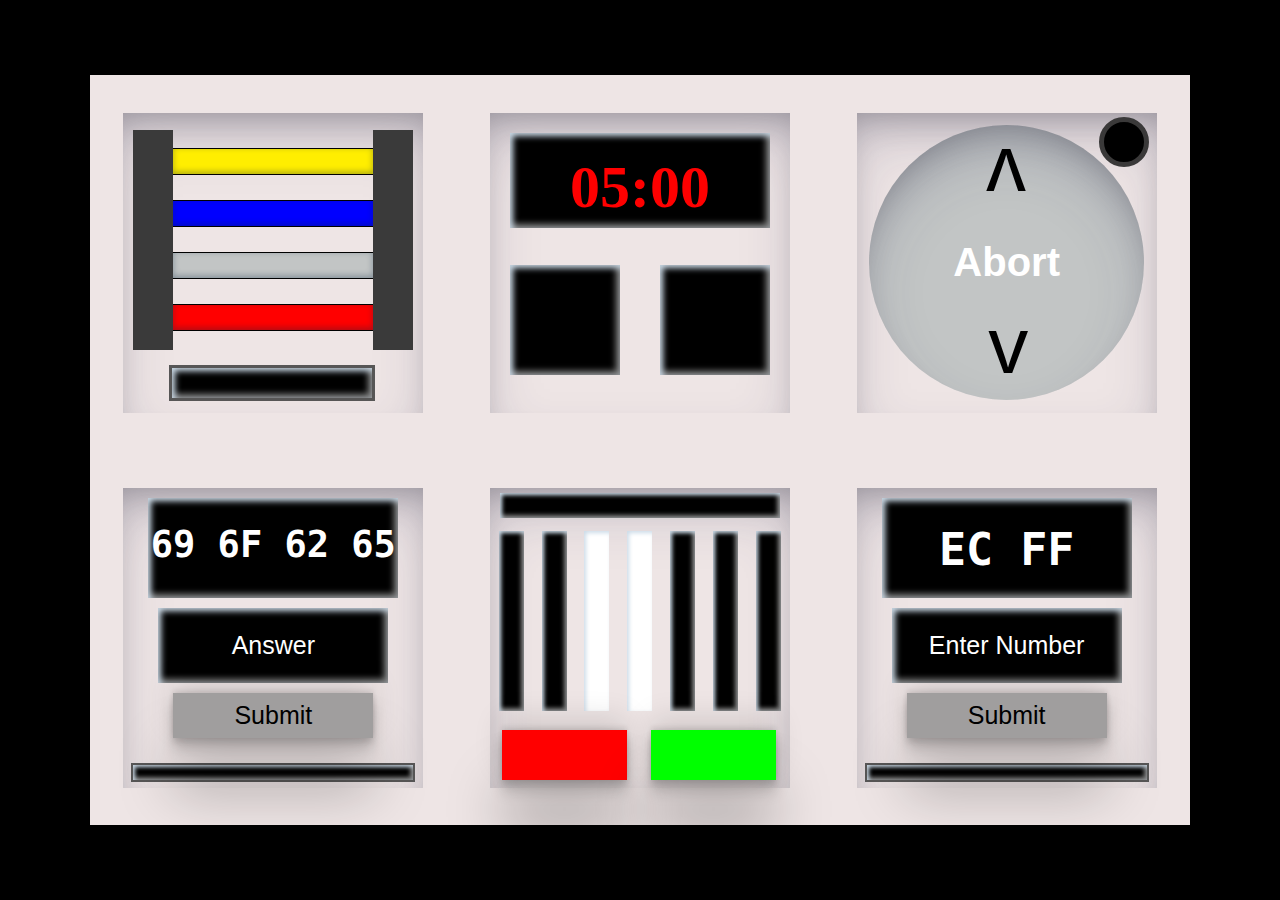
==== bomb.html @ 147a1aee "Fixed timer and added main page" ====
<!DOCTYPE html>
<html lang="en">
<head>
    <meta charset="UTF-8">
    <meta http-equiv="X-UA-Compatible" content="IE=edge">
    <meta name="viewport" content="width=device-width, initial-scale=1.0">
    <link rel="stylesheet" media="screen" href="https://fontlibrary.org//face/segment7" type="text/css"/>
    <link rel="stylesheet" href="./assets/css/style.css">
    <title>Bomb Defuser</title>
</head>
<body>

    <div id="bomb-grid">
        <div class="grid-box" id="grid1">
            <div class="wire-puzzle">
                <div class="wire-set">
                    <p class="wire" id="wire1"></p>
                    <p class="wire" id="wire2"></p>
                    <p class="wire" id="wire3"></p>
                    <p class="wire" id="wire4"></p>
                </div>
                <p id="wire-bar1"></p>
                <p id="wire-bar2"></p>
                <p class="correct-bar"></p>
            </div>
        </div>
        <div class="grid-box" id="timer-box">
            <div id="timer-set">
                <h2 id="clock"><span id="timer1">05:00</h2>
                <p id="strike1"></a>
                <p id="strike2"></a>
            </div>
        </div>
        <div class="grid-box" id="grid3">
            <div class="button-puzzle">
                <button class="" id="big-button">Detonate</button>
                <button class="arrow-button" id="up-arrow">v</button>
                <button class="arrow-button" id="down-arrow">v</button>
                <p class="correct-button"></p>
            </div>
        </div>
        <div class="grid-box" id="grid4">
            <div id="hex-set">
                <h3 id="hex-text-box"></h3>
                <input class="hex-input" type="text" placeholder="Answer">
                <button class="hex-button">Submit</button>
                <p class="hex-correct-bar"></p>
            </div>
        </div>
        <div class="grid-box" id="grid5">
            <div id="binary-set">
                <p id="binary-correct-bar"></p>
                <p class="binary-bar" id="binary-bar1"></p>
                <p class="binary-bar" id="binary-bar2"></p>
                <p class="binary-bar" id="binary-bar3"></p>
                <p class="binary-bar" id="binary-bar4"></p>
                <p class="binary-bar" id="binary-bar5"></p>
                <p class="binary-bar" id="binary-bar6"></p>
                <p class="binary-bar" id="binary-bar7"></p>
                <button class="binary-button" id="binary-button-red"></button>
                <button class="binary-button" id="binary-button-green"></button>
            </div>
        </div>
        <div class="grid-box" id="grid6">
            <div id="two-digit-set">
                <h3 id="mathText"></h3>
                <input class="two-digit-input" type="text" placeholder="Enter Number">
                <button class="two-digit-button">Submit</button>
                <p class="two-digit-correct-bar"></p>
            </div>
        </div>
    </div>
    <audio id="wrong-buzzer" src="./assets/audio/buzzer-wrong-answer.wav"></audio>
    <audio id="button-click" src="./assets/audio/Button-click-sound.wav"></audio>
    <script src="https://code.jquery.com/jquery-3.5.1.min.js" ></script>
    <script src="./assets/js/script.js"></script>
    
</body>
</html>
---- assets/css/style.css ----
* {
    margin: 0;
    padding: 0;
}

body{
    background-color: black;
}

button:hover{
    cursor: pointer;
}

#bomb-grid{
    display: flex;
    flex-direction: row;
    justify-content: space-evenly;
    flex-wrap: wrap;
    width: 1100px;
    height: 750px;
    background-color: rgb(238, 229, 229);
    position: absolute;
    top: 50%;
    left: 50%;
    -ms-transform: translate(-50%, -50%);
    transform: translate(-50%, -50%);
}

.grid-box{
    width: 300px;
    height: 300px;
    margin: auto;
    box-shadow: rgba(50, 50, 93, 0.25) 0px 30px 60px -12px inset, rgba(0, 0, 0, 0.3) 0px 18px 36px -18px inset;
}

#timer-set h2{
    background-color: black;
    /* border: 5px solid grey; */
    color: red;
    font-family: "Segment7Standard";
    margin: 20px;
    height: 75px;
    font-size: 60px;
    text-align: center;
    padding-top: 20px;
    box-shadow: rgb(204, 219, 232) 3px 3px 6px 0px inset, rgba(255, 255, 255, 0.5) -3px -3px 6px 1px inset;
}

#timer-set p{
    background-color: black;
    /* border: 2.5px solid grey; */
    width: 110px;
    height: 110px;
    color: red;
    font-size: 95px;
    text-align: center;
    box-shadow: rgb(204, 219, 232) 3px 3px 6px 0px inset, rgba(255, 255, 255, 0.5) -3px -3px 6px 1px inset;
}

#strike1{
    position: absolute;
    top: 190px;
    margin-left: 20px;
}

#strike2{
    position: absolute;
    top: 190px;
    margin-left: 170px;
}

.button-puzzle{
    width: 275px;
    height: 275px;
    margin: 12.5px;
}

#big-button{
    width: 100%;
    height: 100%;
    border-radius: 100%;
    border: none;
    box-shadow: rgba(50, 50, 93, 0.25) 0px 30px 60px -12px inset, rgba(0, 0, 0, 0.3) 0px 18px 36px -18px inset;
    font-size: 40px;
    font-weight: bold;
    color: white;
}

.red{
    background-color: red;
}

.white{
    background-color: rgb(194, 197, 197);
}

.blue{
    background-color: rgb(0, 119, 255);
}

.correct-button{
    width: 40px;
    height: 40px;
    border-radius: 100%;
    background-color: black;
    border: 5px solid rgb(58, 57, 57);
}

.button-puzzle .correct-button{
    position: relative;
    bottom: 375px;
    left: 230px;
}

.arrow-button{
    background-color: transparent;
    border: none;
    font-size: 80px;

}

#up-arrow{
    transform: rotate(180deg);
    position: relative;
    bottom: 270px;
    left: 117px;
}

#down-arrow{
    position: relative;
    bottom: 100px;
    left: 75px
}

.arrow-button:hover{
    cursor: pointer;
}

.wire-puzzle{
    width: 100%;
    height: 100%;
}

.wire-set{
    margin: 35px auto;
    height: 200px;
    width: 200px;
}

#wire-bar1{
    position: relative;
    bottom: 252.5px;
    left: 10px;
    width: 40px;
    height: 220px;
    background-color: rgb(58, 58, 58);
}

#wire-bar2{
    position: relative;
    bottom: 472.5px;
    left: 250px;
    width: 40px;
    height: 220px;
    background-color: rgb(58, 58, 58);
}

.wire-red{
    background-color: red;
}

.wire-yellow{
    background-color: rgb(255, 238, 0);
}

.wire-blue{
    background-color: blue;
}

.wire-green{
    background-color: green;
}

.wire-white{
    background-color: rgb(194, 197, 197);
}

/* .wire{
    width: 200px;
    height: 25px;
    margin: 25px 0;
    border-top: 1px solid black;
    border-bottom: 1px solid black;
    box-shadow: rgba(50, 50, 93, 0.25) 0px 50px 100px -20px, rgba(0, 0, 0, 0.3) 0px 30px 60px -30px, rgba(10, 37, 64, 0.35) 0px -2px 6px 0px inset;
} */

#wire1{
    width: 200px;
    height: 25px;
    margin: 25px 0;
    border-top: 1px solid black;
    border-bottom: 1px solid black;
    box-shadow: rgba(50, 50, 93, 0.25) 0px 50px 100px -20px, rgba(0, 0, 0, 0.3) 0px 30px 60px -30px, rgba(10, 37, 64, 0.35) 0px -2px 6px 0px inset;
}

#wire2{
    width: 200px;
    height: 25px;
    margin: 25px 0;
    border-top: 1px solid black;
    border-bottom: 1px solid black;
    box-shadow: rgba(50, 50, 93, 0.25) 0px 50px 100px -20px, rgba(0, 0, 0, 0.3) 0px 30px 60px -30px, rgba(10, 37, 64, 0.35) 0px -2px 6px 0px inset;
}

#wire3{
    width: 200px;
    height: 25px;
    margin: 25px 0;
    border-top: 1px solid black;
    border-bottom: 1px solid black;
    box-shadow: rgba(50, 50, 93, 0.25) 0px 50px 100px -20px, rgba(0, 0, 0, 0.3) 0px 30px 60px -30px, rgba(10, 37, 64, 0.35) 0px -2px 6px 0px inset;
}

#wire4{
    width: 200px;
    height: 25px;
    margin: 25px 0;
    border-top: 1px solid black;
    border-bottom: 1px solid black;
    box-shadow: rgba(50, 50, 93, 0.25) 0px 50px 100px -20px, rgba(0, 0, 0, 0.3) 0px 30px 60px -30px, rgba(10, 37, 64, 0.35) 0px -2px 6px 0px inset;
}

.wire:hover{
    cursor: pointer;
}

.correct-bar{
    width: 200px;
    height: 30px;
    background-color: rgb(0, 0, 0);
    border: 3px solid rgb(87, 86, 86);
    position: absolute;
    top: 290px;
    left: 79px;
    box-shadow: rgb(204, 219, 232) 3px 3px 6px 0px inset, rgba(255, 255, 255, 0.5) -3px -3px 6px 1px inset;
}

#hex-set h3{
    width: 250px;
    height: 50px;
    background-color: black;
    margin: 10px 25px;
    font-size: 37px;
    padding: 25px 0;
    color: white;
    text-align: center;
    box-shadow: rgb(204, 219, 232) 3px 3px 6px 0px inset, rgba(255, 255, 255, 0.5) -3px -3px 6px 1px inset;
    font-family: monospace;
}

.hex-input{
    width: 230px;
    height: 75px;
    background-color: black;
    border: none;
    margin: 0 35px;
    text-align: center;
    font-size: 25px;
    box-shadow: rgb(204, 219, 232) 3px 3px 6px 0px inset, rgba(255, 255, 255, 0.5) -3px -3px 6px 1px inset;
    color: white;
}

.hex-input::placeholder{
    color: white
}

.hex-button{
    width: 200px;
    height: 45px;
    margin: 10px 50px 0 50px;
    font-size: 25px;
    box-shadow: rgba(0, 0, 0, 0.25) 0px 54px 55px, rgba(0, 0, 0, 0.12) 0px -12px 30px, rgba(0, 0, 0, 0.12) 0px 4px 6px, rgba(0, 0, 0, 0.17) 0px 12px 13px, rgba(0, 0, 0, 0.09) 0px -3px 5px;
    background-color: rgb(160, 158, 158);
    border: none;
}

.hex-button:hover{
    cursor: pointer;
}

.hex-correct-bar{
    width: 280px;
    height: 15px;
    background-color: rgb(0, 0, 0);
    border: 2px solid rgb(87, 86, 86);
    box-shadow: rgb(204, 219, 232) 2px 2px 4px 0px inset, rgba(255, 255, 255, 0.5) -2px -2px 4px 1px inset;
    margin: 25px 8px;
}

#two-digit-set h3{
    width: 250px;
    height: 50px;
    background-color: black;
    margin: 10px 25px;
    font-size: 45px;
    padding: 25px 0;
    color: white;
    text-align: center;
    box-shadow: rgb(204, 219, 232) 3px 3px 6px 0px inset, rgba(255, 255, 255, 0.5) -3px -3px 6px 1px inset;
    font-family: monospace;
}

.two-digit-input{
    width: 230px;
    height: 75px;
    background-color: black;
    border: none;
    margin: 0 35px;
    text-align: center;
    font-size: 25px;
    box-shadow: rgb(204, 219, 232) 3px 3px 6px 0px inset, rgba(255, 255, 255, 0.5) -3px -3px 6px 1px inset;
    color: white;
}

.two-digit-input::placeholder{
    color: white
}

.two-digit-button{
    width: 200px;
    height: 45px;
    margin: 10px 50px 0 50px;
    font-size: 25px;
    box-shadow: rgba(0, 0, 0, 0.25) 0px 54px 55px, rgba(0, 0, 0, 0.12) 0px -12px 30px, rgba(0, 0, 0, 0.12) 0px 4px 6px, rgba(0, 0, 0, 0.17) 0px 12px 13px, rgba(0, 0, 0, 0.09) 0px -3px 5px;
    background-color: rgb(160, 158, 158);
    border: none;
}

.two-digit-correct-bar{
    width: 280px;
    height: 15px;
    background-color: rgb(0, 0, 0);
    border: 2px solid rgb(87, 86, 86);
    box-shadow: rgb(204, 219, 232) 2px 2px 4px 0px inset, rgba(255, 255, 255, 0.5) -2px -2px 4px 1px inset;
    margin: 25px 8px;
}

#binary-set{
    display: flex;
    flex-wrap: wrap;
}

#binary-correct-bar{
    width: 280px;
    height: 25px;
    background-color: black;
    margin: 5px 10px;
    box-shadow: rgb(204, 219, 232) 2px 2px 4px 0px inset, rgba(255, 255, 255, 0.5) -2px -2px 4px 1px inset;
}

.binary-bar{
    width: 25px;
    height: 180px;
    margin: 8.9px;
}

.bar-white{
    background-color: white;
    box-shadow: rgb(204, 219, 232) 2px 2px 4px 0px inset, rgba(255, 255, 255, 0.5) -2px -2px 4px 1px inset;
}

.bar-black{
    background-color: black;
    box-shadow: rgb(204, 219, 232) 2px 2px 4px 0px inset, rgba(255, 255, 255, 0.5) -2px -2px 4px 1px inset;
}

.binary-button{ 
    width: 125px;
    height: 50px;
    margin: 10px 12px;
    border: none;
    box-shadow: rgba(0, 0, 0, 0.25) 0px 54px 55px, rgba(0, 0, 0, 0.12) 0px -12px 30px, rgba(0, 0, 0, 0.12) 0px 4px 6px, rgba(0, 0, 0, 0.17) 0px 12px 13px, rgba(0, 0, 0, 0.09) 0px -3px 5px;
}

#binary-button-red{
    background-color: red;
}

#binary-button-green{
    background-color: rgb(0, 255, 0);
}
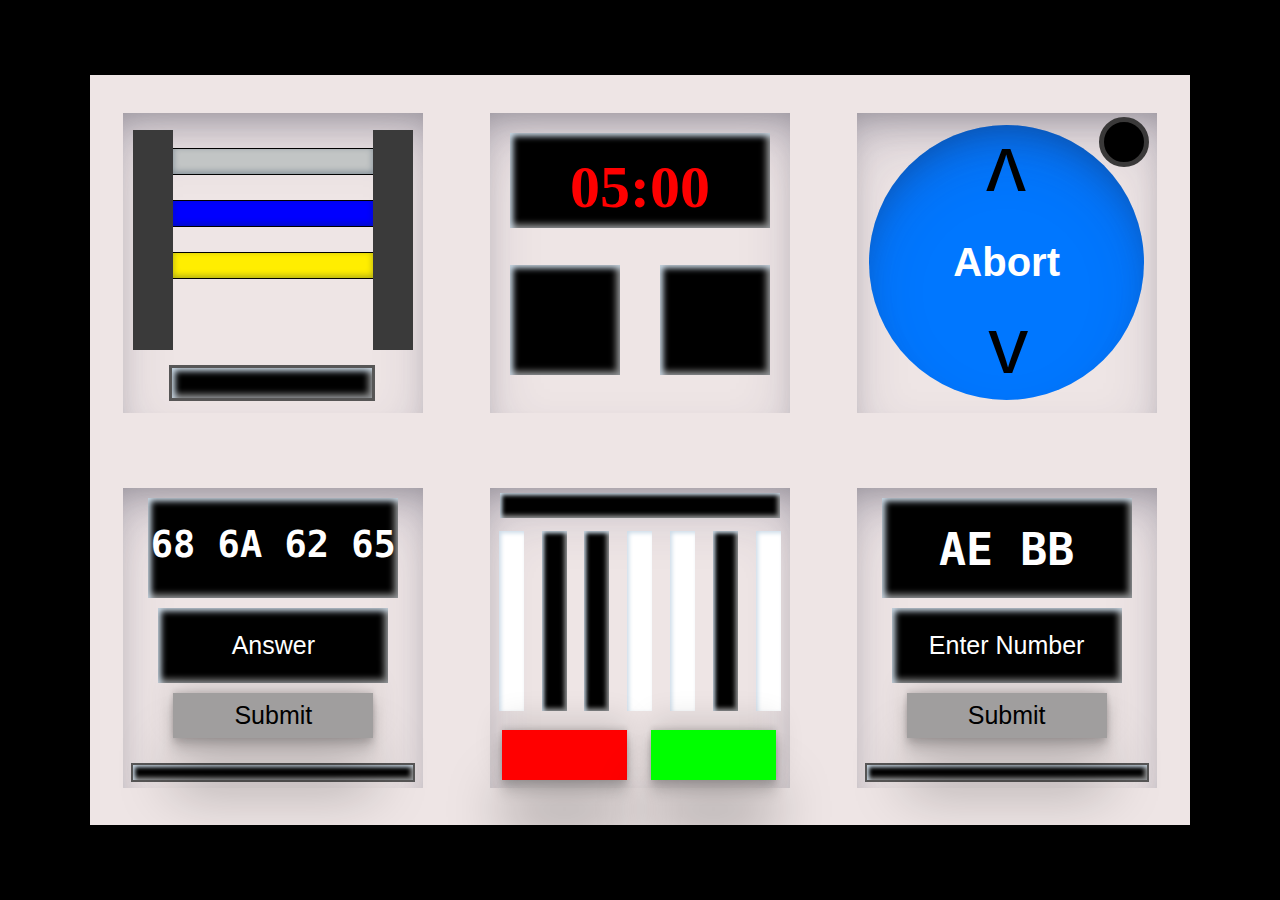
==== commit 9240f5fd: "Added manual and death effect" ====
--- a/bomb.html
+++ b/bomb.html
@@ -5,10 +5,13 @@
     <meta http-equiv="X-UA-Compatible" content="IE=edge">
     <meta name="viewport" content="width=device-width, initial-scale=1.0">
     <link rel="stylesheet" media="screen" href="https://fontlibrary.org//face/segment7" type="text/css"/>
+    <link rel="stylesheet" href="https://cdnjs.cloudflare.com/ajax/libs/animate.css/4.1.1/animate.min.css"/>
     <link rel="stylesheet" href="./assets/css/style.css">
     <title>Bomb Defuser</title>
 </head>
 <body>
+
+        <h1 class="animate__animated animate__fadeIn" id="death-screen">You Died</h1>
 
     <div id="bomb-grid">
         <div class="grid-box" id="grid1">
@@ -70,8 +73,10 @@
             </div>
         </div>
     </div>
+
     <audio id="wrong-buzzer" src="./assets/audio/buzzer-wrong-answer.wav"></audio>
     <audio id="button-click" src="./assets/audio/Button-click-sound.wav"></audio>
+    <audio id="death-sound" src="./assets/audio/dark-souls-_you-died_-sound-effect-from-youtube.mp3"></audio>
     <script src="https://code.jquery.com/jquery-3.5.1.min.js" ></script>
     <script src="./assets/js/script.js"></script>
     
--- a/assets/css/style.css
+++ b/assets/css/style.css
@@ -388,4 +388,26 @@
 
 #binary-button-green{
     background-color: rgb(0, 255, 0);
-}+}
+
+#death-screen{
+    display: none;
+    align-items: center;
+    justify-content: center;
+    background-color: rgba(0, 0, 0, 0.973);
+    width: 100%;
+    height: 100vh;
+    position: absolute;
+    top: 50%;
+    left: 50%;
+    -ms-transform: translate(-50%, -50%);
+    transform: translate(-50%, -50%);
+    text-align: center;
+    font-size: 200px;
+    font-weight: bold;
+    color: red;
+    z-index: 6;
+
+    animation: fadeIn;
+    animation-duration: 4s;
+}
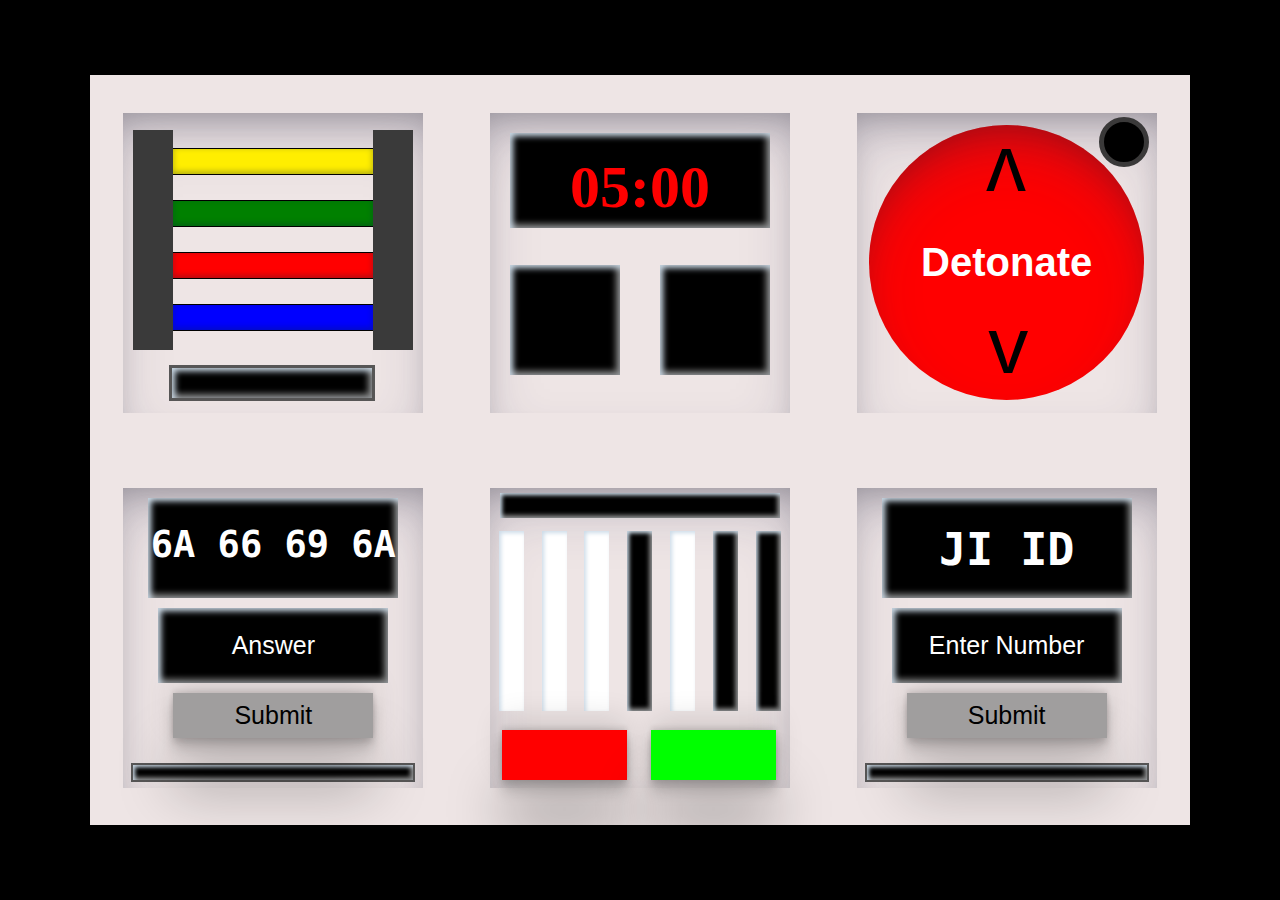
==== commit e7080308: "Fixed not having a winning page" ====
--- a/bomb.html
+++ b/bomb.html
@@ -12,6 +12,7 @@
 <body>
 
         <h1 class="animate__animated animate__fadeIn" id="death-screen">You Died</h1>
+        <h1 class="animate__animated animate__fadeIn" id="defused-screen">Bomb Defused</h1>
 
     <div id="bomb-grid">
         <div class="grid-box" id="grid1">
--- a/assets/css/style.css
+++ b/assets/css/style.css
@@ -411,3 +411,25 @@
     animation: fadeIn;
     animation-duration: 4s;
 }
+
+#defused-screen{
+    display: none;
+    align-items: center;
+    justify-content: center;
+    background-color: rgba(0, 0, 0, 0.973);
+    width: 100%;
+    height: 100vh;
+    position: absolute;
+    top: 50%;
+    left: 50%;
+    -ms-transform: translate(-50%, -50%);
+    transform: translate(-50%, -50%);
+    text-align: center;
+    font-size: 200px;
+    font-weight: bold;
+    color: red;
+    z-index: 6;
+
+    animation: fadeIn;
+    animation-duration: 4s;
+}
